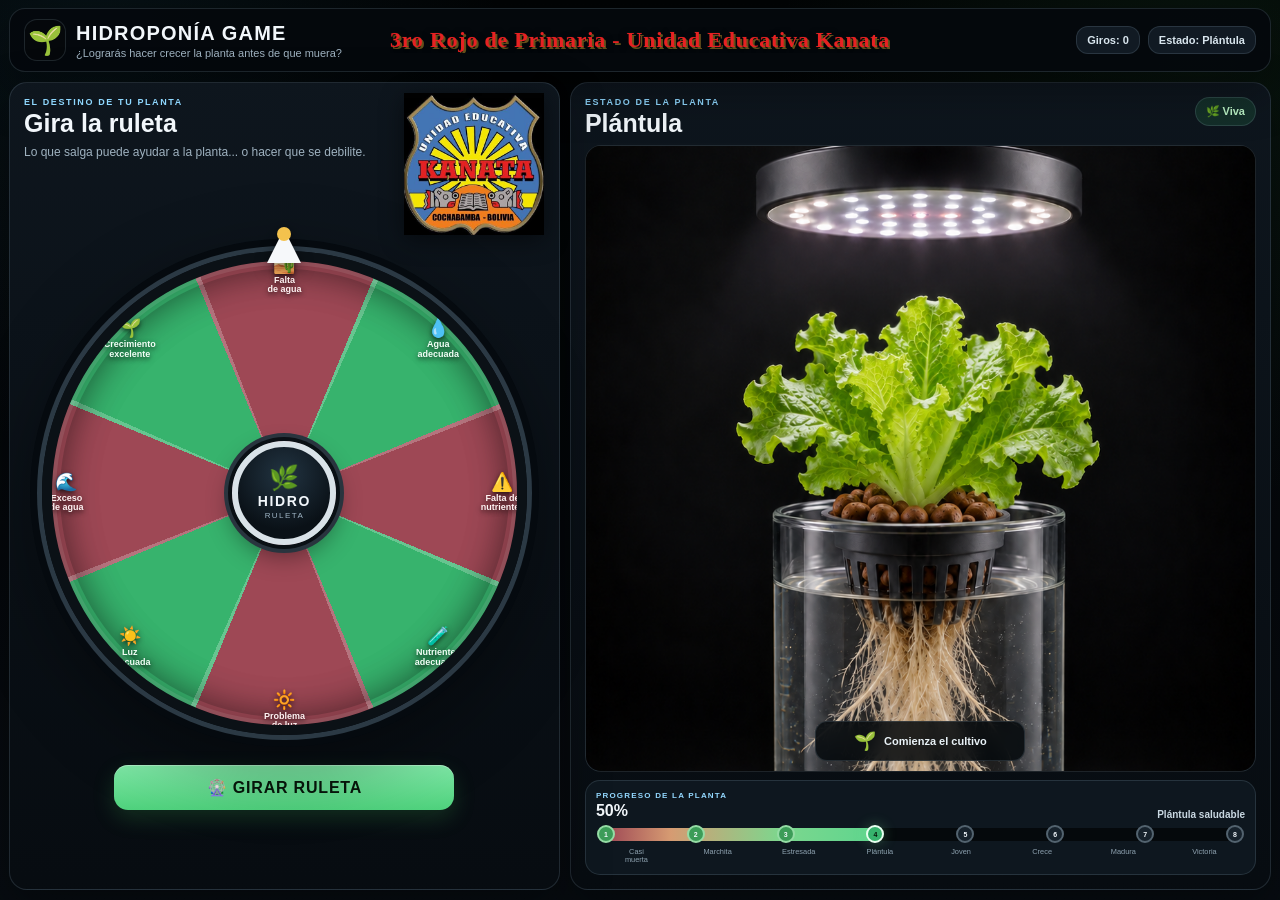
==== ruleta_hidroponia/index.html @ 0973b22d "pagina nueva pagina nueva" ====
<!DOCTYPE html>
<html lang="es">
<head>
  <meta charset="UTF-8">
  <meta name="viewport" content="width=device-width, initial-scale=1.0">
  <title>Hidroponía Game · La ruleta de la planta</title>
  <meta name="description" content="Juego educativo de hidroponía basado en una ruleta de suerte.">
  <link rel="stylesheet" href="css/styles.css">
</head>
<body>
  <div class="app">
    <header class="topbar">
      <div class="brand">
        <div class="brand-mark">🌱</div>
        <div>
          <h1>HIDROPONÍA GAME</h1>
          <p>¿Lograrás hacer crecer la planta antes de que muera?</p>
        </div>
      </div>

      <div class="school-title">3ro Rojo de Primaria - Unidad Educativa Kanata</div>

      <div class="header-info">
        <span id="spinCount">Giros: 0</span>
        <span id="stageName">Estado: Plántula</span>
      </div>
    </header>

    <main class="game-board">
      <section class="roulette-side">
        <img class="kanata-corner-logo" src="images/logo_kanata.png" alt="Unidad Educativa Kanata">
        <div class="section-title">
          <span class="eyebrow">EL DESTINO DE TU PLANTA</span>
          <h2>Gira la ruleta</h2>
          <p>Lo que salga puede ayudar a la planta... o hacer que se debilite.</p>
        </div>

        <div class="wheel-area">
          <div class="wheel-shell">
            <div class="pointer" aria-hidden="true"></div>

            <div id="wheel" class="wheel" aria-label="Ruleta de ocho resultados alternados">
              <div class="wheel-center">
                <span>🌿</span>
                <strong>HIDRO</strong>
                <small>RULETA</small>
              </div>

              <div class="wheel-label bad" style="--i:0">
                <span>🏜️</span><b>Falta<br>de agua</b>
              </div>
              <div class="wheel-label good" style="--i:1">
                <span>💧</span><b>Agua<br>adecuada</b>
              </div>
              <div class="wheel-label bad" style="--i:2">
                <span>⚠️</span><b>Falta de<br>nutrientes</b>
              </div>
              <div class="wheel-label good" style="--i:3">
                <span>🧪</span><b>Nutrientes<br>adecuados</b>
              </div>
              <div class="wheel-label bad" style="--i:4">
                <span>🔆</span><b>Problema<br>de luz</b>
              </div>
              <div class="wheel-label good" style="--i:5">
                <span>☀️</span><b>Luz<br>adecuada</b>
              </div>
              <div class="wheel-label bad" style="--i:6">
                <span>🌊</span><b>Exceso<br>de agua</b>
              </div>
              <div class="wheel-label good" style="--i:7">
                <span>🌱</span><b>Crecimiento<br>excelente</b>
              </div>
            </div>
          </div>

          <button id="spinButton" class="spin-button">🎡 GIRAR RULETA</button>
        </div>

        <!-- Se mantiene oculto solo para mensajes internos del juego -->
        <div id="resultCard" class="result-card neutral visually-hidden" aria-live="polite">
          <div id="resultIcon" class="result-icon">🎡</div>
          <div>
            <span id="resultKind" class="result-kind">LISTO PARA JUGAR</span>
            <h3 id="resultTitle">Gira la ruleta</h3>
            <p id="resultMessage">La planta comienza como una pequeña plántula. La suerte decidirá cómo evoluciona.</p>
          </div>
        </div>
      </section>

      <section id="plantSide" class="plant-side">
        <div class="plant-head">
          <div>
            <span class="eyebrow">ESTADO DE LA PLANTA</span>
            <h2 id="plantTitle">Plántula</h2>
          </div>
          <div id="lifeBadge" class="life-badge healthy">🌿 Viva</div>
        </div>

        <div class="plant-stage">
          <div id="goodFlash" class="scene-flash good-flash"></div>
          <div id="badFlash" class="scene-flash bad-flash"></div>
          <div id="deathShade" class="death-shade"></div>

          <img id="plantImage" src="images/estado_4_plantula.png" alt="Estado actual de la planta hidropónica">

          <div id="floatingResult" class="floating-result">
            <span id="floatingIcon">🌱</span>
            <strong id="floatingText">Comienza el cultivo</strong>
          </div>
        </div>

        <div class="progress-panel">
          <div class="progress-top">
            <div>
              <span>PROGRESO DE LA PLANTA</span>
              <strong id="progressText">50%</strong>
            </div>
            <div class="progress-state" id="progressState">Plántula saludable</div>
          </div>

          <div class="progress-track">
            <div id="progressFill" class="progress-fill"></div>
            <div class="stage-dot" data-stage="1"><span>1</span></div>
            <div class="stage-dot" data-stage="2"><span>2</span></div>
            <div class="stage-dot" data-stage="3"><span>3</span></div>
            <div class="stage-dot" data-stage="4"><span>4</span></div>
            <div class="stage-dot" data-stage="5"><span>5</span></div>
            <div class="stage-dot" data-stage="6"><span>6</span></div>
            <div class="stage-dot" data-stage="7"><span>7</span></div>
            <div class="stage-dot" data-stage="8"><span>8</span></div>
          </div>

          <div class="stage-labels">
            <span>Casi<br>muerta</span>
            <span>Marchita</span>
            <span>Estresada</span>
            <span>Plántula</span>
            <span>Joven</span>
            <span>Crece</span>
            <span>Madura</span>
            <span>Victoria</span>
          </div>
        </div>

        <div id="lastEvent" class="visually-hidden">Aún no giraste la ruleta</div>
      </section>
    </main>

    <div id="endOverlay" class="end-overlay hidden">
      <div id="endCard" class="end-card">
        <div id="endIcon" class="end-icon">🏆</div>
        <span id="endEyebrow" class="end-eyebrow">FIN DEL JUEGO</span>
        <h2 id="endTitle">¡Lo lograste!</h2>
        <p id="endMessage"></p>
        <div class="end-summary">
          <div><small>Giros</small><b id="endSpins">0</b></div>
          <div><small>Estado final</small><b id="endStage">8</b></div>
        </div>
        <p class="restart-note">Pulsa <b>JUGAR OTRA VEZ</b> en el único botón del juego.</p>
      </div>
    </div>
  </div>

  <script src="js/app.js"></script>
</body>
</html>
---- ruleta_hidroponia/css/styles.css ----
*{box-sizing:border-box}
:root{
  --bg:#020507;
  --panel:#0b1219;
  --panel2:#101821;
  --panel3:#15202b;
  --line:rgba(181,215,239,.14);
  --text:#f2f7fb;
  --muted:#9fb2c0;

  --good:#37b36d;
  --good-2:#5ed58e;
  --bad:#9e4855;
  --bad-2:#9e4855;

  --cyan:#6bd8ff;
  --shadow:0 18px 48px rgba(0,0,0,.34);
}
html,body{
  margin:0;min-height:100%;
  font-family:Segoe UI,Tahoma,Arial,sans-serif;
  color:var(--text);
  background:
    radial-gradient(circle at 7% 4%,rgba(68,188,237,.07),transparent 26rem),
    radial-gradient(circle at 94% 8%,rgba(83,215,111,.075),transparent 27rem),
    linear-gradient(180deg,#020405 0%,#070c11 100%);
}
body{overflow:hidden}
button{font:inherit}
button:focus-visible{outline:3px solid var(--cyan);outline-offset:4px}
img{display:block;max-width:100%}
.visually-hidden{display:none !important}

.app{
  width:min(1560px,calc(100% - 18px));
  height:100vh;
  margin:0 auto;
  padding:8px 0 10px;
  display:flex;
  flex-direction:column;
  gap:10px;
}

.topbar{
  min-height:64px;
  display:flex;align-items:center;justify-content:space-between;gap:16px;
  padding:10px 14px;
  background:rgba(5,9,13,.95);
  border:1px solid var(--line);
  border-radius:16px;
  box-shadow:var(--shadow);
  flex:0 0 auto;
}
.brand{display:flex;align-items:center;gap:10px}
.brand-mark{
  width:42px;height:42px;display:grid;place-items:center;
  font-size:28px;border-radius:13px;
  background:linear-gradient(180deg,#172734,#0c151d);
  border:1px solid var(--line);
}
.brand h1{margin:0;font-size:20px;letter-spacing:.06em}
.brand p{margin:2px 0 0;color:var(--muted);font-size:11px}
.header-info{display:flex;gap:8px;flex-wrap:wrap;justify-content:flex-end}
.header-info span{
  padding:7px 10px;border-radius:12px;
  background:#111a23;border:1px solid var(--line);
  color:#d9e6ee;font-size:11px;font-weight:800
}

.game-board{
  display:grid;
  grid-template-columns:.88fr 1.12fr;
  gap:10px;
  align-items:stretch;
  min-height:0;
  flex:1 1 auto;
}
.roulette-side,.plant-side{
  min-height:0;
  height:100%;
  border:1px solid var(--line);
  border-radius:18px;
  background:linear-gradient(180deg,rgba(14,22,30,.99),rgba(7,12,17,.99));
  box-shadow:var(--shadow);
}
.roulette-side{
  padding:14px;
  display:flex;
  flex-direction:column;
  gap:8px;
}
.plant-side{
  padding:14px;
  display:flex;
  flex-direction:column;
  gap:8px;
}

.section-title{text-align:left}
.eyebrow{
  display:block;
  color:#8fd8ff;
  font-size:9px;font-weight:900;letter-spacing:.18em;
  margin-bottom:4px
}
.section-title h2,.plant-head h2{margin:0;font-size:25px;line-height:1.02}
.section-title p{margin:7px 0 0;color:var(--muted);font-size:12px;line-height:1.35}

.wheel-area{
  display:flex;flex-direction:column;align-items:center;justify-content:center;
  gap:12px;
  flex:1 1 auto;
  min-height:0;
}
.wheel-shell{
  position:relative;
  width:min(625px,100%);
  aspect-ratio:1;
  display:grid;place-items:center;
  filter:drop-shadow(0 22px 35px rgba(0,0,0,.34))
}
.pointer{
  position:absolute;z-index:15;top:-3px;left:50%;
  transform:translateX(-50%);
  width:0;height:0;
  border-left:17px solid transparent;
  border-right:17px solid transparent;
  border-bottom:34px solid #f6f8fa;
  filter:drop-shadow(0 5px 7px rgba(0,0,0,.5));
}
.pointer::after{
  content:"";
  position:absolute;left:-7px;top:-2px;
  width:14px;height:14px;border-radius:50%;
  background:#f4c24d
}
.wheel{
  position:relative;
  width:93%;aspect-ratio:1;border-radius:50%;
  border:10px solid #0b1116;
  box-shadow:
    0 0 0 5px #2b3944,
    0 0 0 12px #050a0f,
    inset 0 0 0 4px rgba(255,255,255,.09),
    inset 0 0 45px rgba(0,0,0,.30);
  background:
    conic-gradient(from -22.5deg,
      var(--bad) 0deg 45deg,
      var(--good) 45deg 90deg,
      var(--bad) 90deg 135deg,
      var(--good) 135deg 180deg,
      var(--bad) 180deg 225deg,
      var(--good) 225deg 270deg,
      var(--bad) 270deg 315deg,
      var(--good) 315deg 360deg);
  transition:transform 3.65s cubic-bezier(.12,.72,.09,1);
  overflow:hidden
}
.wheel::before{
  content:"";
  position:absolute;inset:0;border-radius:50%;
  background:
    repeating-conic-gradient(from -22.5deg,rgba(255,255,255,.24) 0 1.25deg,transparent 1.25deg 45deg);
  pointer-events:none
}
.wheel::after{
  content:"";
  position:absolute;inset:8px;border-radius:50%;
  box-shadow:inset 0 0 35px rgba(0,0,0,.35);
  pointer-events:none
}
.wheel-center{
  position:absolute;z-index:8;left:50%;top:50%;transform:translate(-50%,-50%);
  width:104px;height:104px;border-radius:50%;
  display:flex;flex-direction:column;align-items:center;justify-content:center;
  background:radial-gradient(circle at 50% 30%,#223442,#0a1117 70%);
  border:6px solid #d9e2e8;
  box-shadow:0 0 0 4px #0a1015, 0 0 0 8px #29343e,0 10px 26px rgba(0,0,0,.45)
}
.wheel-center span{font-size:24px;line-height:1}
.wheel-center strong{font-size:14px;letter-spacing:.12em;margin-top:3px}
.wheel-center small{font-size:8px;color:#9fb5c5;letter-spacing:.18em;margin-top:2px}

.wheel-label{
  --angle:calc(var(--i) * 45deg);
  position:absolute;z-index:5;
  left:50%;top:50%;
  width:106px;height:64px;
  margin-left:-53px;margin-top:-32px;
  display:flex;flex-direction:column;align-items:center;justify-content:center;
  text-align:center;
  transform:
    rotate(var(--angle))
    translateY(-218px)
    rotate(calc(-1 * var(--angle)));
  color:white;
  text-shadow:0 2px 5px rgba(0,0,0,.68)
}
.wheel-label span{font-size:18px;line-height:1;margin-bottom:3px}
.wheel-label b{font-size:9px;line-height:1.08}
.wheel-label.bad b{color:#fff3f3}
.wheel-label.good b{color:#f2fff7}

.spin-button{
  width:min(340px,90%);
  border:0;border-radius:14px;
  padding:13px 18px;
  cursor:pointer;
  font-size:16px;font-weight:900;letter-spacing:.05em;
  color:#07170b;
  background:linear-gradient(180deg,#7fe8a7,#4fd27d);
  box-shadow:0 8px 22px rgba(70,210,101,.18),inset 0 1px 0 rgba(255,255,255,.35);
  transition:.18s ease
}
.spin-button:hover:not(:disabled){transform:translateY(-2px)}
.spin-button:disabled{cursor:not-allowed;opacity:.58}

/* oculto visualmente, pero se conserva para lógica del JS */
.result-card{
  display:none;
  min-height:88px;
  align-items:center;gap:12px;
  padding:11px 13px;border-radius:15px;
  background:#101923;border:1px solid var(--line);
}
.result-card.good{
  background:linear-gradient(90deg,rgba(55,179,109,.18),#101923);
  border-color:rgba(94,213,142,.35)
}
.result-card.bad{
  background:linear-gradient(90deg,rgba(200,102,102,.18),#101923);
  border-color:rgba(225,136,136,.35)
}
.result-card.neutral{background:#101923}
.result-icon{
  flex:0 0 52px;width:52px;height:52px;border-radius:14px;
  display:grid;place-items:center;font-size:26px;
  background:#172532;border:1px solid var(--line)
}
.result-kind{display:block;font-size:8px;font-weight:900;letter-spacing:.18em;color:#8fd8ff;margin-bottom:3px}
.result-card.good .result-kind{color:#92f0b0}
.result-card.bad .result-kind{color:#ffafaf}
.result-card h3{margin:0;font-size:17px}
.result-card p{margin:4px 0 0;color:#c6d4dd;font-size:11.2px;line-height:1.32}

.plant-head{
  display:flex;justify-content:space-between;align-items:flex-start;gap:10px;
}
.life-badge{
  padding:7px 10px;border-radius:999px;font-size:11px;font-weight:900;
  border:1px solid var(--line)
}
.life-badge.healthy{background:rgba(55,179,109,.16);color:#baf1c4}
.life-badge.warning{background:rgba(200,140,90,.18);color:#ffd497}
.life-badge.danger{background:rgba(200,102,102,.18);color:#ffc0c0}
.life-badge.dead{background:rgba(200,102,102,.22);color:#ff9b9f}

.plant-stage{
  position:relative;
  flex:1 1 auto;
  min-height:0;
  display:grid;place-items:center;
  overflow:hidden;border-radius:16px;
  background:linear-gradient(180deg,#030507,#090e13);
  border:1px solid var(--line)
}
.plant-stage img{
  width:100%;height:100%;
  max-height:100%;
  object-fit:contain;
  object-position:center center;
  transform:scale(1.08);
  transition:opacity .32s ease,transform .36s ease,filter .36s ease;
  filter:drop-shadow(0 24px 36px rgba(0,0,0,.35))
}
.plant-stage.changing img{opacity:.28;transform:scale(1.04)}
.scene-flash{
  position:absolute;inset:0;z-index:3;pointer-events:none;opacity:0
}
.good-flash{
  background:radial-gradient(circle at 50% 45%,rgba(94,213,142,.30),transparent 54%)
}
.bad-flash{
  background:radial-gradient(circle at 50% 45%,rgba(158,72,85,.28),transparent 55%);
  box-shadow:inset 0 0 75px rgba(158,72,85,.48)
}
.good-flash.animate{animation:flashGood 1.1s ease}
.bad-flash.animate{animation:flashBad 1.1s ease}
@keyframes flashGood{0%{opacity:0}30%{opacity:1}100%{opacity:0}}
@keyframes flashBad{0%{opacity:0}30%{opacity:1}100%{opacity:0}}
.death-shade{
  position:absolute;inset:0;z-index:2;pointer-events:none;opacity:0;
  background:rgba(0,0,0,.34);transition:.5s ease
}
.plant-stage.dead .death-shade{opacity:1}

.floating-result{
  position:absolute;z-index:5;left:50%;bottom:10px;transform:translateX(-50%);
  min-width:210px;max-width:76%;
  display:flex;align-items:center;justify-content:center;gap:8px;
  padding:8px 11px;border-radius:12px;
  background:rgba(4,9,13,.84);border:1px solid var(--line);
  color:#e9f2f7;font-size:11px;font-weight:800;
  backdrop-filter:blur(8px)
}
.floating-result span{font-size:18px}

.progress-panel{
  padding:10px;border-radius:15px;
  background:#0e171f;border:1px solid var(--line)
}
.progress-top{display:flex;justify-content:space-between;align-items:end;gap:10px;margin-bottom:8px}
.progress-top>div:first-child span{
  display:block;color:#93d8ff;font-size:8px;font-weight:900;letter-spacing:.15em;margin-bottom:2px
}
.progress-top strong{font-size:16px}
.progress-state{color:#c9d8e2;font-size:10px;font-weight:800;text-align:right}

.progress-track{
  position:relative;height:13px;margin:0 10px;
  background:#05090c;border-radius:999px
}
.progress-fill{
  position:absolute;left:0;top:0;bottom:0;width:50%;
  border-radius:999px;
  background:linear-gradient(90deg,var(--bad),#d69b72 24%,#7cd78e 65%,var(--good-2));
  transition:.55s ease
}
.stage-dot{
  position:absolute;top:50%;transform:translate(-50%,-50%);
  width:18px;height:18px;border-radius:50%;
  background:#17222c;border:2px solid #53636f;
  display:grid;place-items:center;z-index:3;
  transition:.35s ease
}
.stage-dot span{font-size:7px;font-weight:900}
.stage-dot.active{background:var(--good);border-color:#e8fff0;color:#07150a;box-shadow:0 0 14px rgba(116,229,138,.30)}
.stage-dot.passed{background:#3c9c58;border-color:#95dca5}
.stage-dot:nth-of-type(2){left:0%}
.stage-dot:nth-of-type(3){left:14.285%}
.stage-dot:nth-of-type(4){left:28.57%}
.stage-dot:nth-of-type(5){left:42.855%}
.stage-dot:nth-of-type(6){left:57.14%}
.stage-dot:nth-of-type(7){left:71.425%}
.stage-dot:nth-of-type(8){left:85.71%}
.stage-dot:nth-of-type(9){left:100%}
.stage-labels{
  display:grid;grid-template-columns:repeat(8,1fr);
  margin-top:7px;color:#8fa3b1;text-align:center;font-size:7.4px;line-height:1.1
}

.end-overlay{
  position:fixed;inset:0;z-index:100;
  display:grid;place-items:center;
  background:rgba(1,4,7,.78);
  backdrop-filter:blur(10px);
  transition:.35s ease
}
.end-overlay.hidden{opacity:0;pointer-events:none}
.end-card{
  width:min(460px,calc(100% - 24px));
  text-align:center;padding:24px 20px;border-radius:22px;
  background:linear-gradient(180deg,#121e28,#080e13);
  border:1px solid var(--line);box-shadow:0 35px 100px rgba(0,0,0,.6)
}
.end-card.win{box-shadow:0 35px 100px rgba(0,0,0,.6),inset 0 0 60px rgba(93,220,118,.08)}
.end-card.lose{box-shadow:0 35px 100px rgba(0,0,0,.6),inset 0 0 65px rgba(200,102,102,.10)}
.end-icon{font-size:56px}
.end-eyebrow{display:block;margin-top:6px;color:#8fd8ff;font-size:9px;font-weight:900;letter-spacing:.18em}
.end-card h2{font-size:28px;margin:7px 0 8px}
.end-card p{color:#c6d5de;line-height:1.42;font-size:13px}
.end-summary{display:grid;grid-template-columns:1fr 1fr;gap:8px;margin:15px 0}
.end-summary div{padding:10px;border-radius:12px;background:#0d161d;border:1px solid var(--line)}
.end-summary small{display:block;color:var(--muted);font-size:8px}
.end-summary b{display:block;margin-top:3px;font-size:18px}
.restart-note{font-size:10px!important;color:#9fb4c2!important}

@media (max-width:1200px){
  body{overflow:auto}
  .app{height:auto}
  .game-board{grid-template-columns:1fr}
  .wheel-shell{width:min(470px,100%)}
  .plant-stage{min-height:500px}
}
@media (max-width:720px){
  .app{width:calc(100% - 10px);padding-top:5px}
  .topbar{padding:10px;align-items:flex-start}
  .header-info{display:none}
  .brand h1{font-size:18px}
  .brand p{font-size:10px}
  .roulette-side,.plant-side{padding:10px;border-radius:15px}
  .section-title h2,.plant-head h2{font-size:21px}
  .wheel-shell{width:min(420px,100%)}
  .wheel-label{
    width:90px;height:54px;margin-left:-45px;margin-top:-27px;
    transform:
      rotate(var(--angle))
      translateY(-34vw)
      rotate(calc(-1 * var(--angle)));
  }
  .wheel-label span{font-size:16px}
  .wheel-label b{font-size:7.5px}
}


/* Derrota: parpadeo rojo y mensaje grande */
.end-overlay.lose-flash{
  animation:loseScreenFlash .55s linear 9;
}
.end-card.lose{
  border:2px solid var(--bad);
  animation:loseCardPulse .55s linear 9;
}
.end-card.lose #endTitle{
  font-size:44px;
  font-weight:900;
  color:#ffffff;
  letter-spacing:.02em;
}
.end-card.lose #endMessage{
  margin:4px 0 10px;
  font-size:30px;
  line-height:1.05;
  font-weight:900;
  color:#ffd6da;
  letter-spacing:.08em;
}
@keyframes loseScreenFlash{
  0%,100%{background:rgba(1,4,7,.78)}
  50%{background:rgba(158,72,85,.82)}
}
@keyframes loseCardPulse{
  0%,100%{box-shadow:0 35px 100px rgba(0,0,0,.6),inset 0 0 65px rgba(158,72,85,.10)}
  50%{box-shadow:0 0 55px rgba(158,72,85,.70),inset 0 0 95px rgba(158,72,85,.28)}
}


/* ============================================================
   CELEBRACIÓN DE VICTORIA - 5 segundos
   No modifica la derrota ni el resto del juego.
   ============================================================ */
.end-overlay.celebration{
  background:rgba(0,0,0,.18);
  backdrop-filter:none;
  overflow:hidden;
}
.end-overlay.celebration .end-card{
  width:100%;
  max-width:none;
  padding:0;
  border:0;
  border-radius:0;
  background:transparent;
  box-shadow:none;
  pointer-events:none;
}
.end-overlay.celebration .end-icon,
.end-overlay.celebration .end-eyebrow,
.end-overlay.celebration .end-summary,
.end-overlay.celebration .restart-note{
  display:none;
}
.end-overlay.celebration #endTitle{
  margin:0;
  font-size:clamp(72px,10vw,170px);
  line-height:.95;
  font-weight:1000;
  letter-spacing:.05em;
  color:rgba(255,255,255,.78);
  text-shadow:
    0 3px 12px rgba(0,0,0,.45),
    0 0 38px rgba(255,255,255,.16);
}
.end-overlay.celebration #endMessage{
  margin:22px 0 0;
  font-size:clamp(30px,4.2vw,72px);
  line-height:1;
  font-weight:900;
  letter-spacing:.08em;
  color:rgba(255,255,255,.66);
  text-shadow:0 3px 14px rgba(0,0,0,.48);
}
.confetti-layer{
  position:fixed;
  inset:0;
  z-index:110;
  pointer-events:none;
  overflow:hidden;
}
.confetti-piece{
  position:absolute;
  top:-30px;
  width:10px;
  height:18px;
  opacity:.95;
  border-radius:2px;
  animation:confettiFall linear forwards;
}
@keyframes confettiFall{
  0%{
    transform:translate3d(0,-30px,0) rotate(0deg);
  }
  100%{
    transform:translate3d(var(--drift),105vh,0) rotate(var(--spin));
  }
}


/* ============================================================
   IDENTIDAD DEL COLEGIO
   Se mantiene la misma altura y dimensiones generales de página.
   ============================================================ */
.topbar{
  position:relative;
}
.brand-mark{
  overflow:hidden;
  padding:0;
  background:#05080b;
}
.brand-mark img{
  width:100%;
  height:100%;
  object-fit:contain;
  display:block;
}
.school-title{
  position:absolute;
  left:50%;
  top:50%;
  transform:translate(-50%,-50%);
  max-width:46%;
  text-align:center;
  white-space:nowrap;
  overflow:hidden;
  text-overflow:ellipsis;
  color:#f2f7fb;
  font-size:16px;
  font-weight:900;
  letter-spacing:.02em;
  text-shadow:0 2px 8px rgba(0,0,0,.45);
  pointer-events:none;
}
@media(max-width:1200px){
  .school-title{
    font-size:14px;
    max-width:40%;
  }
}
@media(max-width:900px){
  .school-title{
    display:none;
  }
}


/* ============================================================
   AJUSTES VISUALES KANATA SOLICITADOS
   - Mismo contenido y dimensiones generales de la página.
   - Logo Kanata más grande, todavía superpuesto.
   - Texto central inspirado en el estilo de la palabra KANATA
     del escudo: rojo vivo, serif gruesa, contorno oscuro.
   ============================================================ */
.school-title{
  color:#e72122;
  font-family:"Rockwell Extra Bold","Rockwell","Roboto Slab","Georgia",serif;
  font-size:22px;
  font-weight:900;
  letter-spacing:.035em;
  -webkit-text-stroke:1px #111;
  paint-order:stroke fill;
  text-shadow:
    2px 2px 0 rgba(245,190,55,.40),
    0 3px 8px rgba(0,0,0,.62);
}

.roulette-side{
  position:relative;
}

.kanata-corner-logo{
  position:absolute;
  top:10px;
  right:14px;
  width:142px;
  height:142px;
  object-fit:contain;
  z-index:8;
  filter:drop-shadow(0 5px 12px rgba(0,0,0,.48));
  pointer-events:none;
}

@media(max-width:1200px){
  .school-title{
    font-size:23px;
  }
  .kanata-corner-logo{
    width:118px;
    height:118px;
  }
}

@media(max-width:900px){
  .school-title{
    display:none;
  }
}

@media(max-width:720px){
  .kanata-corner-logo{
    width:82px;
    height:82px;
    top:9px;
    right:9px;
  }
}
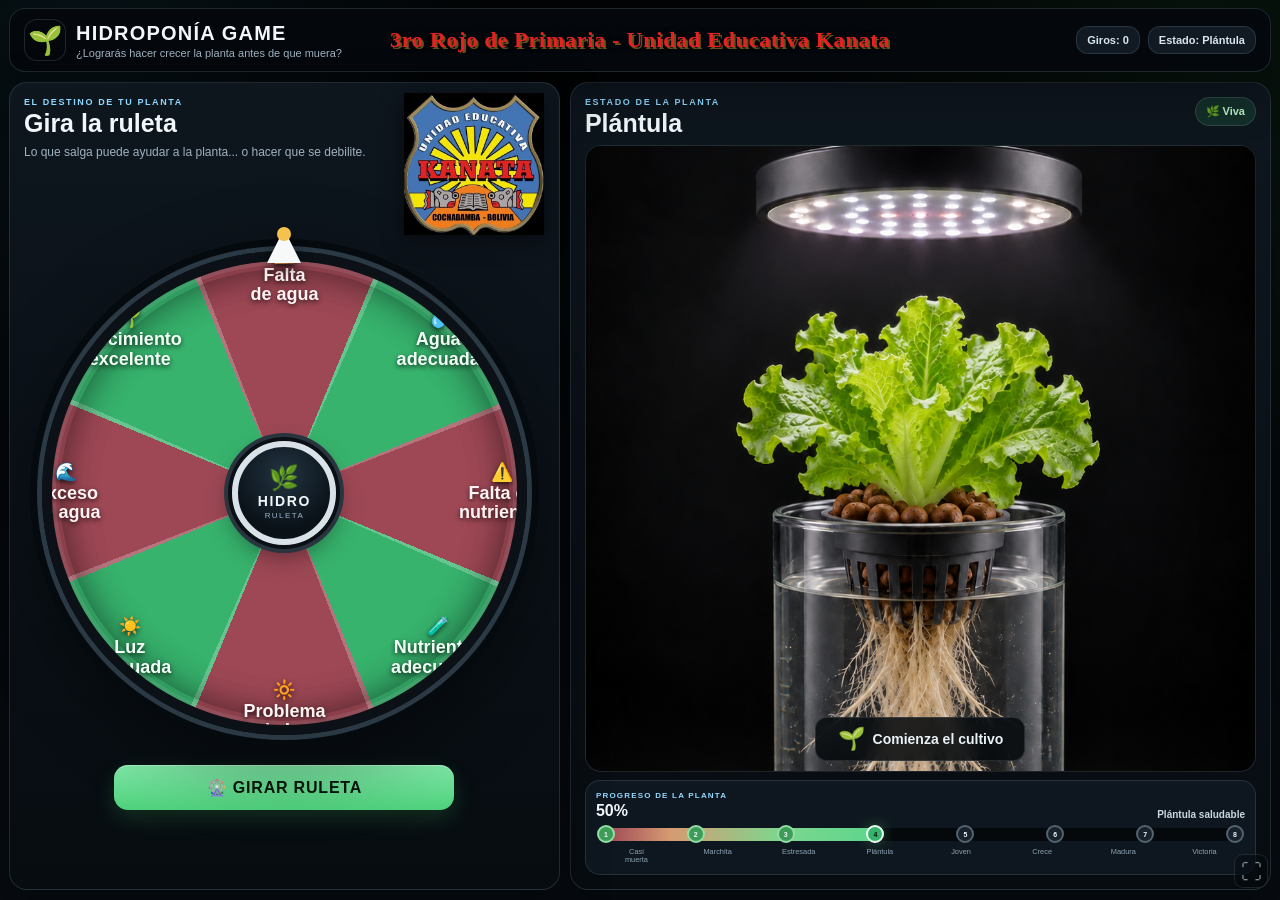
==== commit d161fa3c: "nueva pagina pagina actualizada" ====
--- a/ruleta_hidroponia/index.html
+++ b/ruleta_hidroponia/index.html
@@ -8,6 +8,7 @@
   <link rel="stylesheet" href="css/styles.css">
 </head>
 <body>
+  <button id="fullscreenButton" class="fullscreen-button" type="button" aria-label="Pantalla completa" title="Pantalla completa">⛶</button>
   <div class="app">
     <header class="topbar">
       <div class="brand">
--- a/ruleta_hidroponia/css/styles.css
+++ b/ruleta_hidroponia/css/styles.css
@@ -197,7 +197,7 @@
   text-shadow:0 2px 5px rgba(0,0,0,.68)
 }
 .wheel-label span{font-size:18px;line-height:1;margin-bottom:3px}
-.wheel-label b{font-size:9px;line-height:1.08}
+.wheel-label b{font-size:18px;line-height:1.08}
 .wheel-label.bad b{color:#fff3f3}
 .wheel-label.good b{color:#f2fff7}
 
@@ -300,10 +300,10 @@
   display:flex;align-items:center;justify-content:center;gap:8px;
   padding:8px 11px;border-radius:12px;
   background:rgba(4,9,13,.84);border:1px solid var(--line);
-  color:#e9f2f7;font-size:11px;font-weight:800;
+  color:#e9f2f7;font-size:14px;font-weight:800;
   backdrop-filter:blur(8px)
 }
-.floating-result span{font-size:18px}
+.floating-result span{font-size:22px}
 
 .progress-panel{
   padding:10px;border-radius:15px;
@@ -399,7 +399,7 @@
       rotate(calc(-1 * var(--angle)));
   }
   .wheel-label span{font-size:16px}
-  .wheel-label b{font-size:7.5px}
+  .wheel-label b{font-size:15px}
 }
 
 
@@ -614,3 +614,36 @@
     right:9px;
   }
 }
+
+
+/* Botón discreto de pantalla completa */
+.fullscreen-button{
+  position:fixed;
+  right:12px;
+  bottom:12px;
+  z-index:10000;
+  width:34px;
+  height:34px;
+  display:grid;
+  place-items:center;
+  padding:0;
+  border:1px solid rgba(255,255,255,.18);
+  border-radius:9px;
+  background:rgba(4,9,13,.62);
+  color:#dbe8ef;
+  font-size:21px;
+  line-height:1;
+  cursor:pointer;
+  opacity:.58;
+  backdrop-filter:blur(6px);
+  transition:opacity .18s ease, background .18s ease;
+}
+.fullscreen-button:hover{
+  opacity:.95;
+  background:rgba(4,9,13,.86);
+}
+.fullscreen-button:focus-visible{
+  opacity:1;
+  outline:2px solid rgba(143,216,255,.75);
+  outline-offset:2px;
+}
